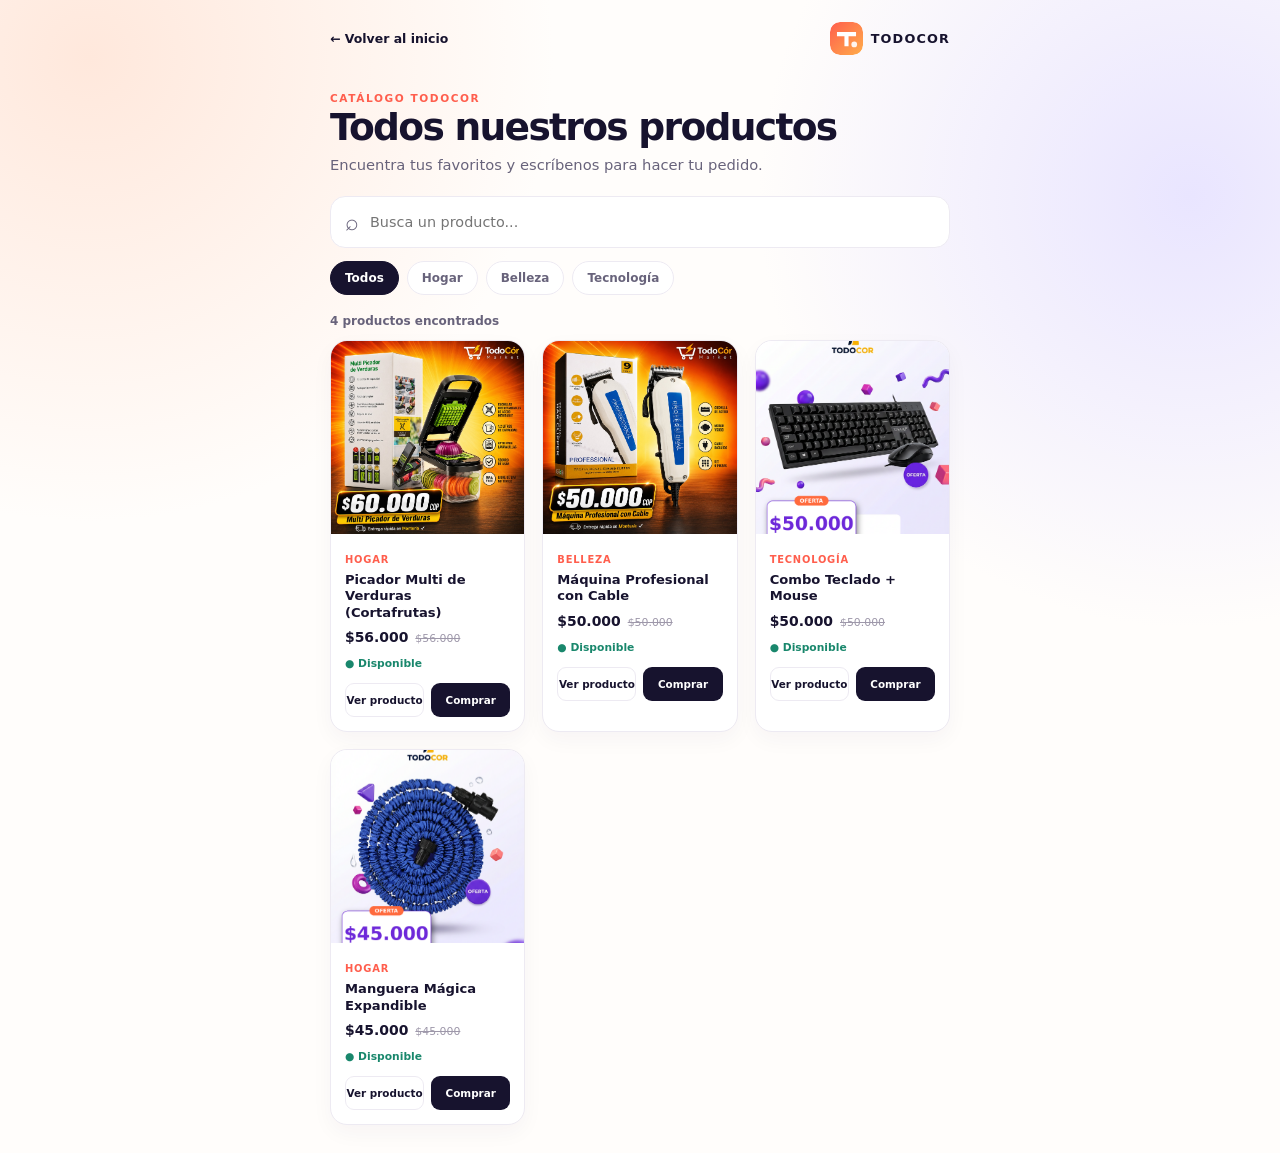
==== products.html @ 0cfe694a "first commit" ====
<!doctype html>
<html lang="es">
  <head>
    <meta charset="UTF-8" />
    <meta name="viewport" content="width=device-width, initial-scale=1.0" />
    <meta name="theme-color" content="#151032" />
    <meta name="description" content="Explora el catálogo de productos de TODOCOR." />
    <link rel="icon" href="assets/logo.svg" type="image/svg+xml" />
    <link rel="stylesheet" href="style.css" />
    <title>Productos | TODOCOR</title>
  </head>
  <body>
    <main class="catalog-page page-shell">
      <header class="catalog-header reveal">
        <a class="back-link" href="index.html">← Volver al inicio</a>
        <a class="mini-brand" href="index.html"><img id="brand-logo" src="assets/logo.svg" alt="Logo TODOCOR" /><span id="brand-name">TODOCOR</span></a>
      </header>
      <section class="catalog-intro reveal" aria-labelledby="catalog-title">
        <p class="eyebrow">CATÁLOGO TODOCOR</p>
        <h1 id="catalog-title">Todos nuestros productos</h1>
        <p>Encuentra tus favoritos y escríbenos para hacer tu pedido.</p>
      </section>
      <section class="catalog-controls reveal" aria-label="Buscar y filtrar productos">
        <label class="search-box" for="product-search"><span>⌕</span><input id="product-search" type="search" placeholder="Busca un producto..." autocomplete="off" /></label>
        <div class="filter-list" id="category-filters" aria-label="Categorías"></div>
      </section>
      <p class="product-count" id="product-count" aria-live="polite"></p>
      <section class="catalog-grid" id="catalog-products" aria-live="polite"></section>
      <p class="empty-state" id="empty-state" hidden>No encontramos productos con esa búsqueda.</p>
    </main>
    <script src="script.js"></script>
    <script src="products.js"></script>
  </body>
</html>
---- style.css ----
:root { --ink:#17132e; --muted:#68637b; --accent:#ff5e4d; --accent-2:#ffad4a; --paper:#fffdfb; --line:#edeaf2; --card:#ffffff; }
*{box-sizing:border-box} html{scroll-behavior:smooth} body{margin:0;min-width:320px;color:var(--ink);font-family:Inter,ui-sans-serif,system-ui,-apple-system,BlinkMacSystemFont,"Segoe UI",sans-serif;background:radial-gradient(circle at 7% 5%,#ffe8dc 0,transparent 29rem),radial-gradient(circle at 93% 17%,#e9e5ff 0,transparent 27rem),var(--paper)}
.page-shell{width:min(100%,680px);margin:auto;padding:34px 20px 28px;overflow:hidden}.hero{text-align:center}.brand-mark{width:78px;height:78px;margin:0 auto 13px;border-radius:25px;box-shadow:0 13px 28px #ff685344;animation:float 4s ease-in-out infinite}.brand-mark img{width:100%;height:100%;display:block}.eyebrow{margin:0 0 5px;color:var(--accent);font-size:.66rem;font-weight:800;letter-spacing:.15em}h1,h2,h3,p{margin-top:0}h1{margin-bottom:8px;font-size:1.75rem;letter-spacing:.1em;line-height:1}.tagline{margin-bottom:6px;font-size:1.03rem;font-weight:750}.subtag{margin-bottom:14px;color:var(--muted);font-size:.9rem}.shipping-badge{display:inline-block;padding:8px 13px;border:1px solid #f5d8c8;border-radius:99px;background:#fff8f1;color:#8c4e35;font-size:.76rem;font-weight:700}
.links{display:grid;gap:11px;margin:29px 0 27px}.link-card{position:relative;display:grid;grid-template-columns:32px 1fr 25px;align-items:center;min-height:59px;padding:8px 16px;border:1px solid var(--line);border-radius:17px;background:rgba(255,255,255,.84);box-shadow:0 7px 18px #2e1a4a0a;color:var(--ink);font-size:.88rem;font-weight:800;letter-spacing:.015em;text-decoration:none;transition:transform .22s ease,box-shadow .22s ease,border-color .22s ease}.link-card:hover{transform:translateY(-3px);border-color:#ded5ec;box-shadow:0 12px 24px #2e1a4a17}.link-card:active,.socials a:active,.product-info a:active{transform:scale(.97)}.link-icon{font-size:1.25rem;text-align:left}.arrow{font-size:1.27rem;font-weight:400;text-align:right}.featured{border:0;background:linear-gradient(107deg,var(--accent),#fb7548 47%,var(--accent-2));box-shadow:0 14px 26px #f55f494d;color:#fff}.featured:hover{box-shadow:0 17px 29px #f55f4966}
.trust{padding:21px 14px 17px;border:1px solid var(--line);border-radius:20px;background:#fff}.trust h2,.products h2{margin-bottom:16px;font-size:1rem;letter-spacing:-.02em}.trust-list{display:grid;grid-template-columns:repeat(3,1fr)}.trust-list>div{text-align:center;border-right:1px solid var(--line)}.trust-list>div:last-child{border:0}.trust-list span{font-size:1.28rem}.trust-list p{margin:5px 0 0;color:var(--muted);font-size:.72rem;font-weight:650;line-height:1.35}
.products{margin-top:29px}.section-heading{display:flex;align-items:center;justify-content:space-between}.section-heading a{color:var(--accent);font-size:.75rem;font-weight:800;text-decoration:none}.product-grid{display:grid;grid-template-columns:repeat(3,1fr);gap:10px}.product-card{overflow:hidden;border:1px solid var(--line);border-radius:15px;background:var(--card);box-shadow:0 6px 13px #2e1a4a08}.product-card img{display:block;width:100%;aspect-ratio:1;object-fit:cover;background:#f6f0ed}.product-info{padding:9px 8px 10px}.product-info h3{margin-bottom:4px;font-size:.68rem;line-height:1.2}.product-info p{margin-bottom:7px;color:var(--accent);font-size:.73rem;font-weight:850}.product-info a{color:var(--ink);font-size:.64rem;font-weight:800;text-decoration:none}.product-info a span{color:var(--accent)}
.all-products-button{display:flex;align-items:center;justify-content:center;gap:9px;min-height:48px;margin-top:15px;border:1px solid var(--ink);border-radius:14px;color:var(--ink);font-size:.75rem;font-weight:850;letter-spacing:.04em;text-decoration:none;transition:transform .2s ease,background .2s ease}.all-products-button:hover{background:var(--ink);color:#fff;transform:translateY(-2px)}
.socials{display:flex;justify-content:center;gap:11px;margin:31px 0 19px}.socials a{display:grid;place-items:center;width:38px;height:38px;border:1px solid var(--line);border-radius:50%;background:#fff;color:var(--ink);font-size:1.18rem;font-weight:800;text-decoration:none;box-shadow:0 5px 11px #2e1a4a0b;transition:transform .2s ease,color .2s ease}.socials a:hover{color:var(--accent);transform:translateY(-2px)}footer{text-align:center;color:var(--muted);font-size:.69rem}footer strong{color:var(--ink);letter-spacing:.08em}footer span{padding:0 4px;color:#b9b2c3}footer a{display:block;margin-top:9px;color:var(--muted);text-underline-offset:3px}.reveal{opacity:0;transform:translateY(12px);animation:reveal .55s cubic-bezier(.2,.8,.2,1) forwards}.hero{animation-delay:.05s}.links{animation-delay:.12s}.trust{animation-delay:.2s}.products{animation-delay:.28s}.socials{animation-delay:.36s}footer{animation-delay:.43s}@keyframes reveal{to{opacity:1;transform:translateY(0)}}@keyframes float{50%{transform:translateY(-5px) rotate(-2deg)}}@media (min-width:700px){.page-shell{padding-top:48px}.links{margin-left:28px;margin-right:28px}.product-grid{gap:14px}.product-info{padding:12px}.product-info h3{font-size:.8rem}.product-info p{font-size:.84rem}.product-info a{font-size:.72rem}}@media (prefers-reduced-motion:reduce){*,*:before,*:after{animation-duration:.01ms!important;animation-iteration-count:1!important;scroll-behavior:auto!important;transition-duration:.01ms!important}}
.catalog-page,.detail-page{max-width:1100px;padding-top:22px}.catalog-header{display:flex;align-items:center;justify-content:space-between;margin-bottom:37px}.back-link{color:var(--ink);font-size:.78rem;font-weight:800;text-decoration:none}.mini-brand{display:flex;align-items:center;gap:8px;color:var(--ink);font-size:.8rem;font-weight:900;letter-spacing:.09em;text-decoration:none}.mini-brand img{width:33px;height:33px;border-radius:10px}.catalog-intro{margin-bottom:23px}.catalog-intro h1{margin-bottom:9px;letter-spacing:-.045em;font-size:clamp(1.75rem,5vw,2.35rem)}.catalog-intro>p:last-child{margin:0;color:var(--muted);font-size:.92rem}.catalog-controls{display:grid;gap:13px;margin-bottom:16px}.search-box{display:flex;align-items:center;gap:9px;padding:0 14px;border:1px solid var(--line);border-radius:15px;background:#fff}.search-box span{font-size:1.45rem;color:var(--muted)}.search-box input{width:100%;height:50px;border:0;outline:0;background:transparent;color:var(--ink);font:inherit;font-size:.9rem}.filter-list{display:flex;gap:8px;overflow-x:auto;padding-bottom:3px}.filter-button{flex:0 0 auto;padding:9px 14px;border:1px solid var(--line);border-radius:99px;background:#fff;color:var(--muted);font:inherit;font-size:.75rem;font-weight:800;cursor:pointer;transition:.2s}.filter-button.active,.filter-button:hover{border-color:var(--ink);background:var(--ink);color:#fff}.product-count{margin:0 0 12px;color:var(--muted);font-size:.75rem;font-weight:700}.catalog-grid{display:grid;grid-template-columns:repeat(2,minmax(0,1fr));gap:12px}.catalog-card{overflow:hidden;border:1px solid var(--line);border-radius:17px;background:#fff;box-shadow:0 8px 21px #2e1a4a0a}.product-image,.detail-image{position:relative;display:block;background:#f6f0ed}.product-image img{display:block;width:100%;aspect-ratio:1;object-fit:cover}.discount-badge{position:absolute;top:9px;left:9px;padding:5px 7px;border-radius:7px;background:var(--accent);color:#fff;font-size:.66rem;font-weight:900}.catalog-card-content{padding:11px}.category-label{color:var(--accent);font-size:.62rem;font-weight:900;letter-spacing:.08em;text-transform:uppercase}.catalog-card h2{margin:5px 0 8px;font-size:.82rem;line-height:1.25}.price-row,.detail-price{display:flex;align-items:baseline;gap:7px;margin-bottom:7px}.price-row strong{font-size:.87rem}.price-row del,.detail-price del{color:#9e98aa;font-size:.68rem}.availability{color:#19876c;font-size:.67rem;font-weight:800}.availability.not-available{color:#a06161}.card-actions{display:grid;grid-template-columns:1fr 1fr;gap:7px;margin-top:12px}.secondary-button,.buy-button{display:grid;place-items:center;min-height:34px;border-radius:9px;font-size:.65rem;font-weight:850;text-decoration:none}.secondary-button{border:1px solid var(--line);color:var(--ink)}.buy-button{background:var(--ink);color:#fff}.empty-state,.catalog-error{padding:26px 12px;text-align:center;color:var(--muted)}.empty-state a{color:var(--accent);font-weight:800}.product-detail{display:grid;gap:23px}.detail-image{overflow:hidden;border:1px solid var(--line);border-radius:22px}.detail-image img{display:block;width:100%;aspect-ratio:1;object-fit:cover}.detail-content h1{margin:7px 0 12px;letter-spacing:-.04em;font-size:1.9rem}.detail-price strong{color:var(--accent);font-size:1.5rem}.detail-price del{font-size:.9rem}.detail-description{margin:19px 0 14px;color:var(--muted);font-size:.92rem;line-height:1.6}.whatsapp-buy{display:grid;place-items:center;min-height:56px;margin-top:20px;border-radius:15px;background:linear-gradient(105deg,#1aaa74,#21c88c);box-shadow:0 12px 24px #1aaa7436;color:#fff;font-size:.8rem;font-weight:900;letter-spacing:.025em;text-decoration:none;transition:transform .2s ease}.whatsapp-buy:hover{transform:translateY(-2px)}@media (min-width:600px){.catalog-page,.detail-page{padding-left:30px;padding-right:30px}.catalog-grid{grid-template-columns:repeat(3,minmax(0,1fr));gap:17px}.catalog-card-content{padding:14px}.product-detail{grid-template-columns:minmax(0,1fr) minmax(0,1fr);align-items:center;gap:46px}.detail-content h1{font-size:2.4rem}}
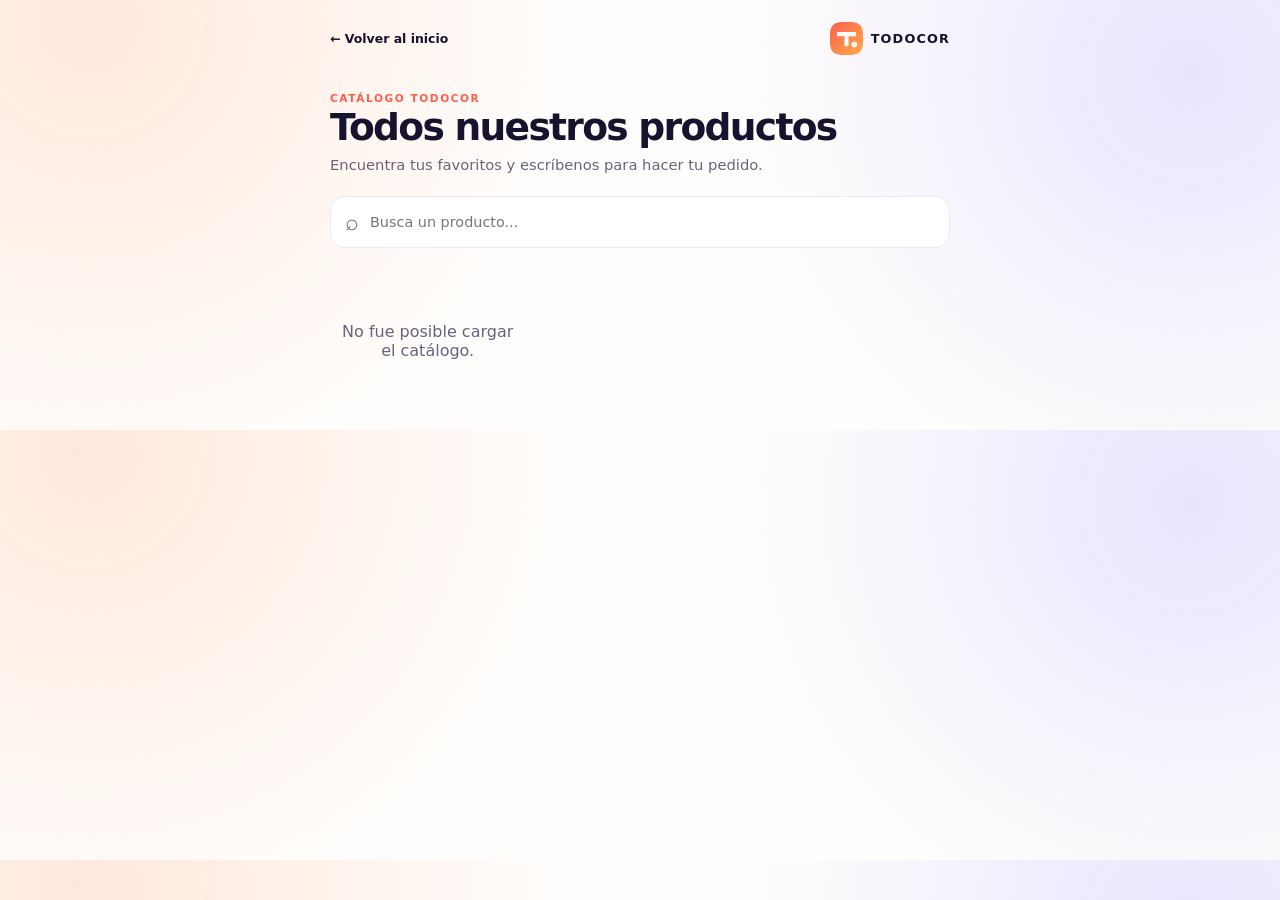
==== commit 219de262: "Configura catálogo y consultas de productos Co-authored-by: Copilot <223556219+Copilot@users.noreply" ====
--- a/products.html
+++ b/products.html
@@ -23,6 +23,7 @@
       <section class="catalog-controls reveal" aria-label="Buscar y filtrar productos">
         <label class="search-box" for="product-search"><span>⌕</span><input id="product-search" type="search" placeholder="Busca un producto..." autocomplete="off" /></label>
         <div class="filter-list" id="category-filters" aria-label="Categorías"></div>
+        <div class="filter-list" id="subcategory-filters" aria-label="Subcategorías" hidden></div>
       </section>
       <p class="product-count" id="product-count" aria-live="polite"></p>
       <section class="catalog-grid" id="catalog-products" aria-live="polite"></section>
